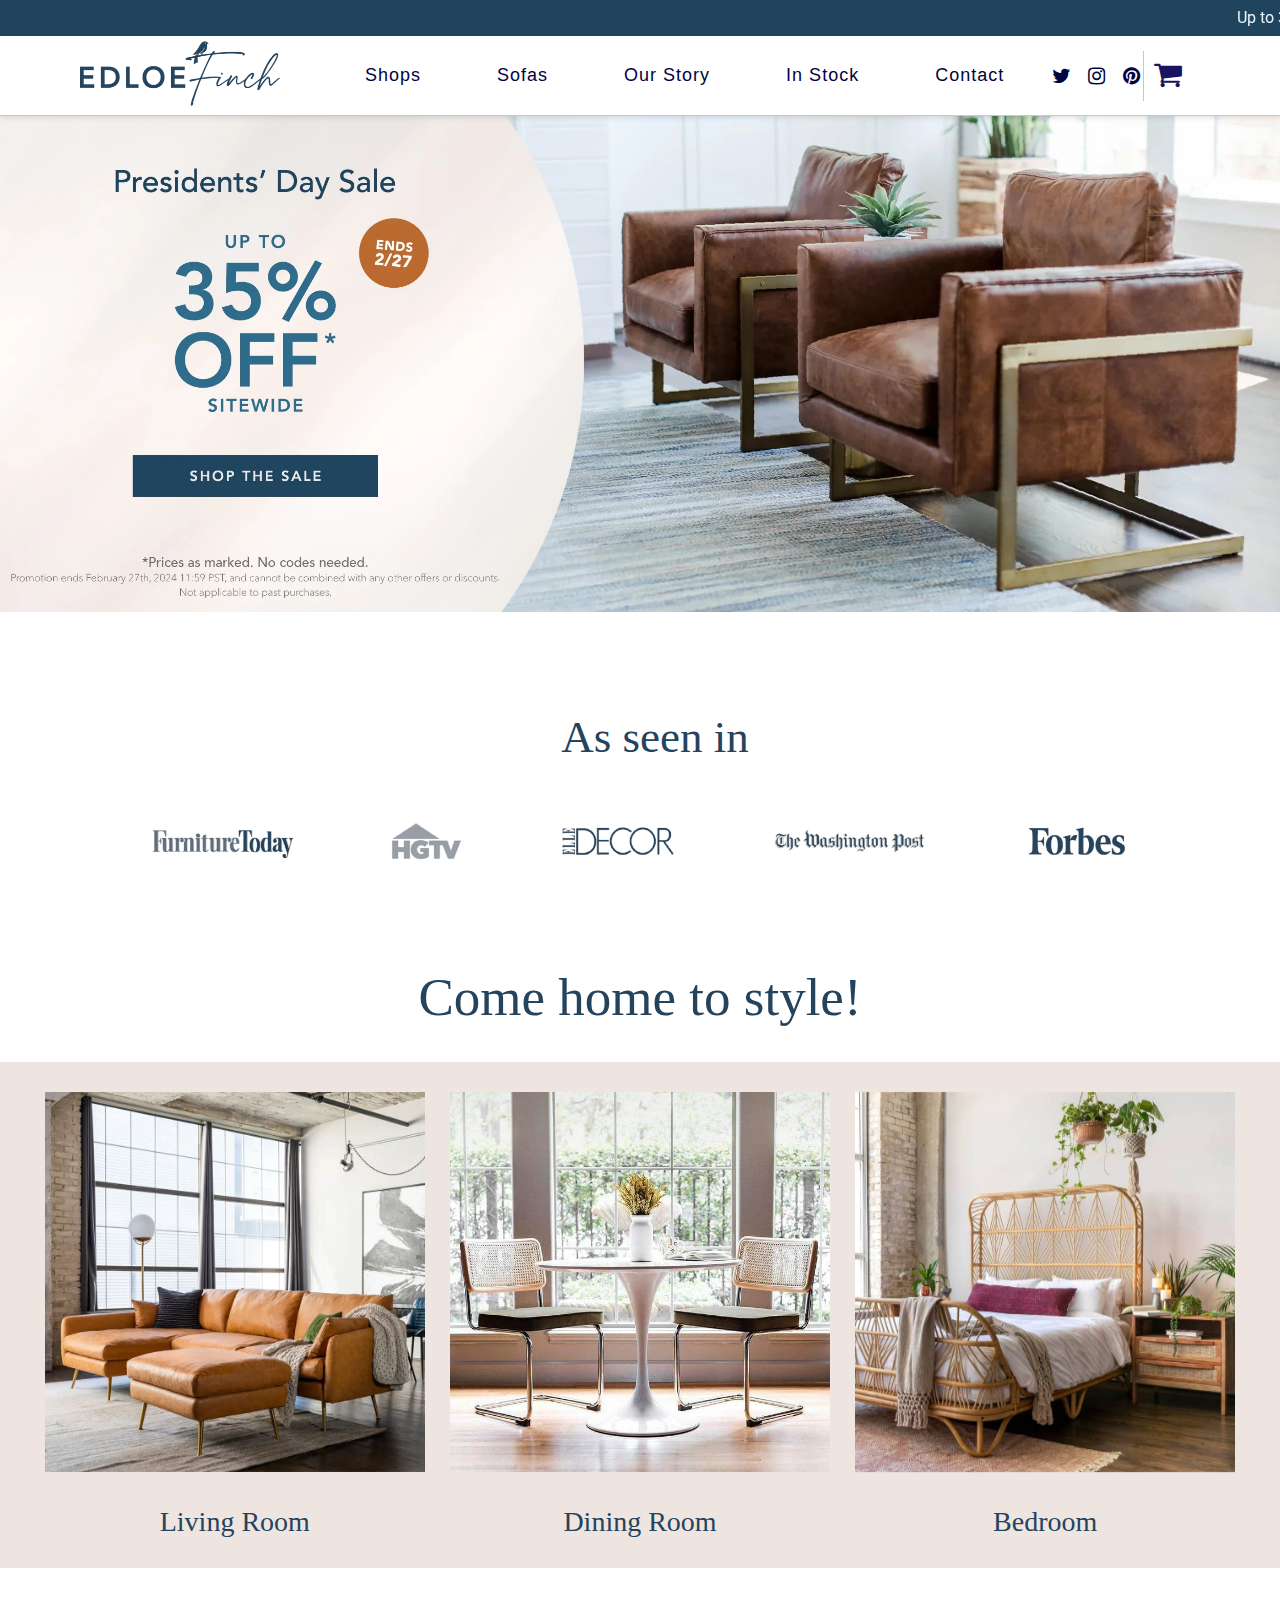
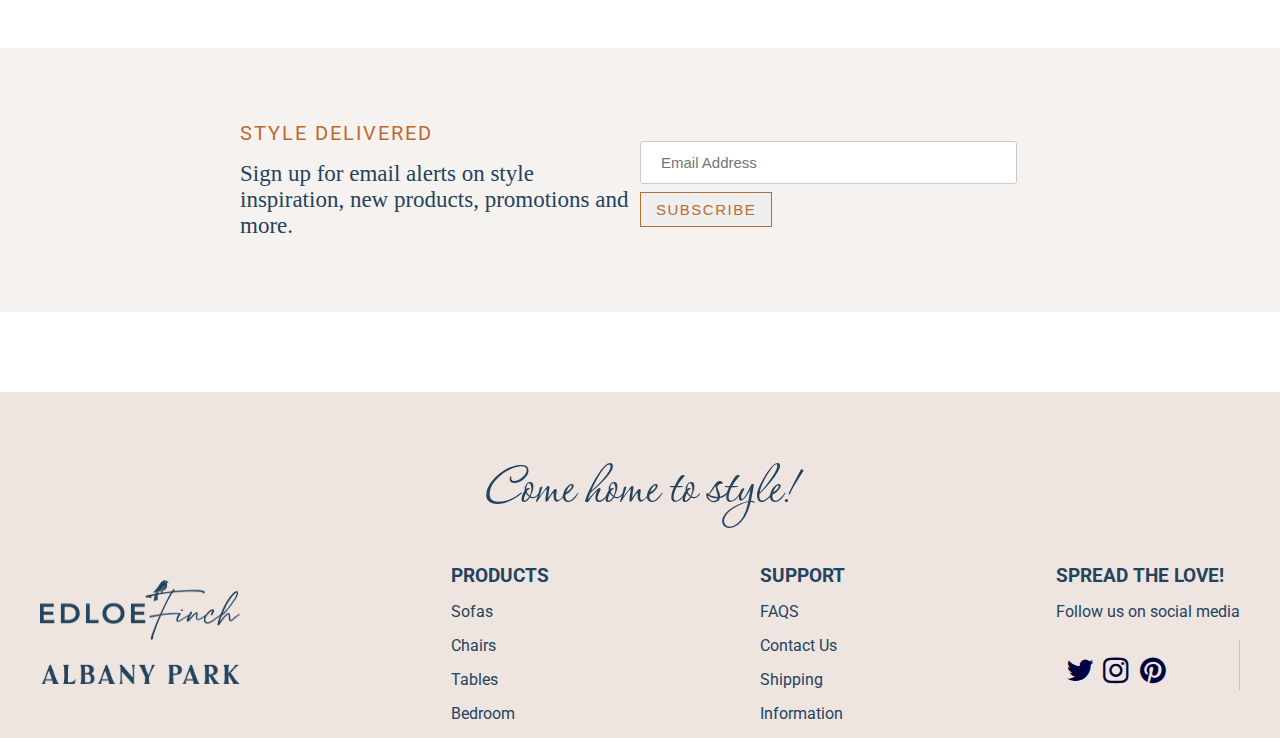
==== ecommerce/html/index.html @ 106468bc "Add files via upload" ====
<!DOCTYPE html>
<html lang="en">
<head>
    <meta charset="UTF-8">
    <meta name="viewport" content="width=device-width, initial-scale=1.0">
    <title>Edole Finch</title>
    <link rel="stylesheet" href="../css/index.css">
    <link rel="stylesheet" href="https://cdnjs.cloudflare.com/ajax/libs/font-awesome/4.7.0/css/font-awesome.min.css">
    <link rel="stylesheet" href="https://cdnjs.cloudflare.com/ajax/libs/font-awesome/4.7.0/css/font-awesome.min.css">
</head>
<body>
    <div class="ecommerce">
        <div class="main_header">
            <header>
                <div class="header_bar">
                    <marquee direction="left" class="scrolling-text">
                        Up to 35% off Sitewide | Ends 2/27 | Sale upto 20% grab your discount coupons >>
                    </marquee>
                </div>
                <nav>
                    <div class="logo">
                      <img src="../assets/logoelo.png" width="200" height="65" alt="logo">
                    </div>
                    <div class="menu-list">
                            <ul>
                                <li>Shops</li>                
                                <li>Sofas</li>                
                                <li>Our Story</li>                
                                <li>In Stock</li>
                                <li class="contact">
                                <a href="contact.html">Contact</a>
                                </li>   
                            </ul>
                    </div>
                    <div class="social-icons">
                        <a href="#" class="fa fa-twitter"></a>
                        <a href="#" class="fa fa-instagram"></a>
                        <a href="#" class="fa fa-pinterest"></a>
                    </div>
                    <i class="fa fa-shopping-cart"></i>
                </nav>
            </header>
        </div>
            <!-- home page-->     
              <section class="home-banner" style="margin-top: 110px;">
                <img src="../assets/banner1.webp" alt="banner1" width="100%" height="auto" class="homebanner">
              </section>
            <!--as seen in-->
            <section class="asseein">
                <div class="seen_icons">
                    <h2 class="seen-heading">As seen in</h2>
                </div>
                <div class="icons_list">
                    <ul>
                        <li><img src="../assets/furniture.webp" width="150px" height="70px"></li>
                        <li><img src="../assets/hgtv.webp" width="80px" height="70px"></li>
                        <li><img src="../assets/decor.webp" width="120px" height="70px"></li>
                        <li><img src="../assets/wastpost.webp" width="165px" height="70px"></li>
                        <li><img src="../assets/forbes.webp" width="110px" height="70px"></li>
                    </ul>
                </div>
            </section>
              <!-- collection-->
            <section class="collection">
                    <h2 class="collection-heading">Come home to style!</h2>
                <div class="collection-container">
                            <div class="coll">
                                <div class="coll-img">
                                    <img src="../assets/collection1.webp" width="380px" height="380px" alt="Living" >
                                    <div class="middle">
                                        <div class="shop1">SHOP NOW</div>
                                    </div>
                                </div>
                                   <center><h3 class="text">Living Room</h3></center>
                            </div>
                            <div class="coll">
                                <div class="coll-img">
                                    <img src="../assets/collection2.jpg" width="380px" height="380px" alt="Dining" class="coll-img2">
                                    <div class="middle">
                                        <div class="shop1">SHOP NOW</div>
                                    </div>
                                </div>
                                  <center><h3 class="text">Dining Room</h3></center>
                            </div>
                            <div class="coll">
                                <div class="coll-img">
                                    <img src="../assets/collection3.jpg" width="380px" height="380px" alt="Bedroom" class="coll-img3">
                                    <div class="middle">
                                        <div class="shop1">SHOP NOW</div>
                                    </div>
                                </div>
                                    <center><h3 class="text">Bedroom</h3></center>
                            </div>    
                </div>
            </section>
            <!-- email-->
            <section class="subscribe_wrapper">
                <div class="subscribe">
                    <div class="row">
                        <div class="subscribe_text">
                            <label>Style delivered</label><br>
                            <h2>Sign up for email alerts on style inspiration, new products, promotions and more.</h2>
                        </div>
                        <div class="email">
                            <input type="email" placeholder="Email Address">
                            <input type="button" value="SUBSCRIBE" class="sub_btn">
                        </div>
                    </div>
                </div>
            </section>
        </div>
        <!---footer-->
        <footer>
            <div class="footer-container">
                <h2 class="footer_header">Come home to style!</h2>
                <div class="footer_info">
                    <div class="footer_logo">
                        <ul>
                            <li><img src="../assets/logoelo.png" width="200px" height="60"></li>
                            <li><img src="../assets/Albany-Park-logo.png" width="200px" height="30"></li>
                        </ul>
                    </div>
                    <div class="products">
                        <h3 class="footer_rte">PRODUCTS</h3>
                        <ul>
                            <li>Sofas</li>
                            <li>Chairs</li>
                            <li>Tables</li>
                            <li>Bedroom</li>
                        </ul>
                    </div>
                    <div class="support">
                        <h3 class="footer_rte">SUPPORT</h3>
                        <ul>
                            <li>FAQS</li>
                            <li>Contact Us</li>
                            <li>Shipping</li>
                            <li>Information</li>
                        </ul>
                    </div>
                    <div class="spread">
                        <h3 class="footer_rte">SPREAD THE LOVE!</h3>
                        <p>Follow us on social media</p>
                        <br>
                        <div class="social-icons">
                            <a href="#" class="fa fa-twitter"></a>
                            <a href="#" class="fa fa-instagram"></a>
                            <a href="#" class="fa fa-pinterest"></a>
                        </div>
                    </div>
                </div>
            </div>
        </footer>
    </div>
</body>
</html>
---- ecommerce/css/index.css ----
@import url('https://fonts.googleapis.com/css2?family=Montserrat:ital,wght@0,100..900;1,100..900&family=Roboto:ital,wght@0,100;0,300;0,400;0,500;0,700;0,900;1,100;1,300;1,400;1,500;1,700;1,900&family=Tajawal:wght@200;300;400;500;700;800;900&display=swap');
@import url('https://fonts.googleapis.com/css2?family=Corinthia:wght@400;700&display=swap');
*{
  /* font-family: 'Sabon LT Pro',"Roboto", sans-serif ; */
  padding: 0;
  margin: 0;
}
body {
    margin: 0;
    font-family: "Roboto", sans-serif !important;
  }
header {
    padding: 0;
    text-align: center;
    position: sticky;
    top: 0;
    z-index: 100;
  }

.header_bar{
    animation: blinker 1.5s linear infinite;
    padding: 10px;
    text-align: center;
    background: #20445d;
    color: aliceblue;
    line-height: 1;
    width: 100vw;
  }
  
.scrolling-text {
    white-space: nowrap;
    overflow: hidden;
    animation: scroll 70s;
    display: flex;
    justify-content: flex-start;
  }

@keyframes scroll {
0% {
  transform: translateX(100%);
}
100% {
  transform: translateX(-100%);
}
}
.main_header {
  position: fixed;
  width: 100%;
  top: 0;
  background-color: #fff; /* Adjust the background color as needed */
  z-index: 1000; /* Ensure the header is above other elements */
  box-shadow: 0 2px 5px rgba(0, 0, 0, 0.1); /* Optional: Add a subtle shadow */
}
nav{
    background-color: #ffffff;
    color: rgb(3, 2, 65);
    display: flex;
    align-items: center;
    padding: 5px 5rem;
    font-family: 'Protest Riotte', sans-serif;
    border-bottom: 1px solid #d1c5c5;
}
.menu-list li{
    list-style-type: none;
    margin: 0 38px;
}   
.menu-list ul{
  font-size: 18px;
  letter-spacing: 1px;
  display: flex;
  margin-left: 47px;
}
.menu-list li,a{
  text-decoration: none;
  color:  rgb(3, 2, 65);
}
.menu-list a:hover{
  text-decoration: none;
  color: brown;
  transform: scale(1);
}
.fa {
  padding: 10px;
  font-size: 35px;
  width: 10px;
  text-align: center;
  text-decoration: none;
  margin: 5px 0px;
  height:10px;
}
.fa-twitter, .fa-instagram, .fa-pinterest{
  color: rgb(3, 2, 65);
}
.social-icons {
  border-right: 1px solid #cbc5c5;
  font-size: 20px;
  height: 50px;
}
i.fa-shopping-cart{
  font-size: 30px;
  color: rgb(25, 19, 97);
  position: relative;
  bottom: 12px;
}
/******collection*****/
/* .collection{
  padding: 80px 15px 0px 15px;
} */
h2.collection-heading {
  text-align: center;
  margin: 35px 0px;
  color: #24435d;
  font-family: 'Sabon LT Pro';
  font-size: 53px;
  font-weight: 500;
}
.collection-container{
  display: flex;
  justify-content: space-between;
  padding: 30px 2.8rem;
  background-color: #eee5e1;
  font-family: 'Sabon LT Pro'
}
.coll .text{
  text-align: center;
  color: #24435d;
  font-family: 'Sabon LT Pro';
  font-size: 28px;
  margin-top: 30px;
  font-weight: 400;
}
.coll-img {
  opacity: 1;
  display: block;
  transition: opacity 0.5s ease, transform 0.5s ease;
  backface-visibility: hidden;
  position: relative;
}

.middle {
  transition: opacity 0.5s ease, transform 0.5s ease;
  opacity: 0;
  position: absolute;
  top: 50%;
  left: 50%;
  transform: translate(-50%, -50%) scale(1) translateZ(0); /* Add translateZ(0) to promote layer */
  text-align: center;
  z-index: 2;
}
.coll:hover .coll-img {
  opacity: 0.8;
  transform: scale(1.1);
}
.coll:hover .middle{
  opacity: 1;
  transform: translate(-50%, -50%) scale(1.1) translateZ(0); /* Add translateZ(0) to promote layer */
}
.shop1 {
  background-color: #072b42;
  color: white;
  font-size: 16px;
  padding: 16px 32px;
  opacity: 1;
  border-radius: 5px;
  cursor: pointer;
}
.shop1:hover{
  border: 2px solid #072b42;;
  background: #ffffff;
  color: #072b42;
  font-weight: bold;
  cursor: pointer;
}
/***As seen in**/
.asseein{
  padding: 50px 0px;
}
.seen_icons{
  width: 100%;
  padding-right: 15px;
  padding-left: 15px;
}
.seen-heading{
  display: flex;
  justify-content: center;
  text-align: center;
  margin: 45px 0px;
  color: #24435d;
  font-family: 'Sabon LT Pro';
  font-size: 45px;
  font-weight: 500;
}
.icons_list li{
  list-style-type: none;
  margin: 0px 45px;
}
.icons_list ul{
  display: flex;
  list-style-type: none;
  justify-content: center;
}
/***email***/
.subscribe{
  background-color: #f6f2f0;
  padding: 70px 0px;
  margin: 5rem 0;
}
.row{
  display: flex;
  align-items: center;
  margin: 3px 15rem;
}
.subscribe_wrapper label {
  letter-spacing: 2px;
  text-transform: uppercase;
  color: #bc6a30;
  font-family: 'Roboto';
  font-size: 20px;
}
.subscribe_wrapper h2{
  font-family: 'Sabon LT Pro';
  font-size: 23px;
  color: #24435d;
  padding-top: 16px;
  font-weight: 100;
}
.subscribe_text {
  position: relative;
  width: 50%;
}
input[type=email]{
  width: 100%;
  padding: 12px 20px;
  margin: 8px 0;
  display: inline-block;
  border: 1px solid #ccc;
  box-sizing: border-box;
  border-radius: 3px;
  font-size: 15px;
}
.sub_btn{
  border: 1px solid #bc6a30;
  letter-spacing: 1.5px;
  color: #bc6a30;
  font-size: 15px;
  text-transform: capitalize !important;
  padding: 8px 15px;
  text-align: center;
}
.sub_btn:hover{
  color: white;
  background-color: #bc6a30;
}
/***footer***/
footer{
  background-color: #eee5e1;
  padding: 60px 0px 15px 0px;
}
footer h2 {
  text-align: center;
  font-family: "Corinthia", cursive;
  color: #24435d;
  margin-bottom: 35px;
  font-size: 65px;
  font-weight: 400;
}
.footer-container{
  padding: 0px 40px !important;
}
.footer-container ul{
  list-style: none;
}
.footer-container li{
  padding-top: 15px;
  color: #24435d;
}
.footer_info{
  display: flex;
  justify-content: space-between;
}
.footer-container h3{
  color: #24435d;
}
.spread h3,p{
  color: #24435d;
}
.footer_info .social-icons{
  font-size: 30px;
}
.spread p{
  padding-top: 15px;
}
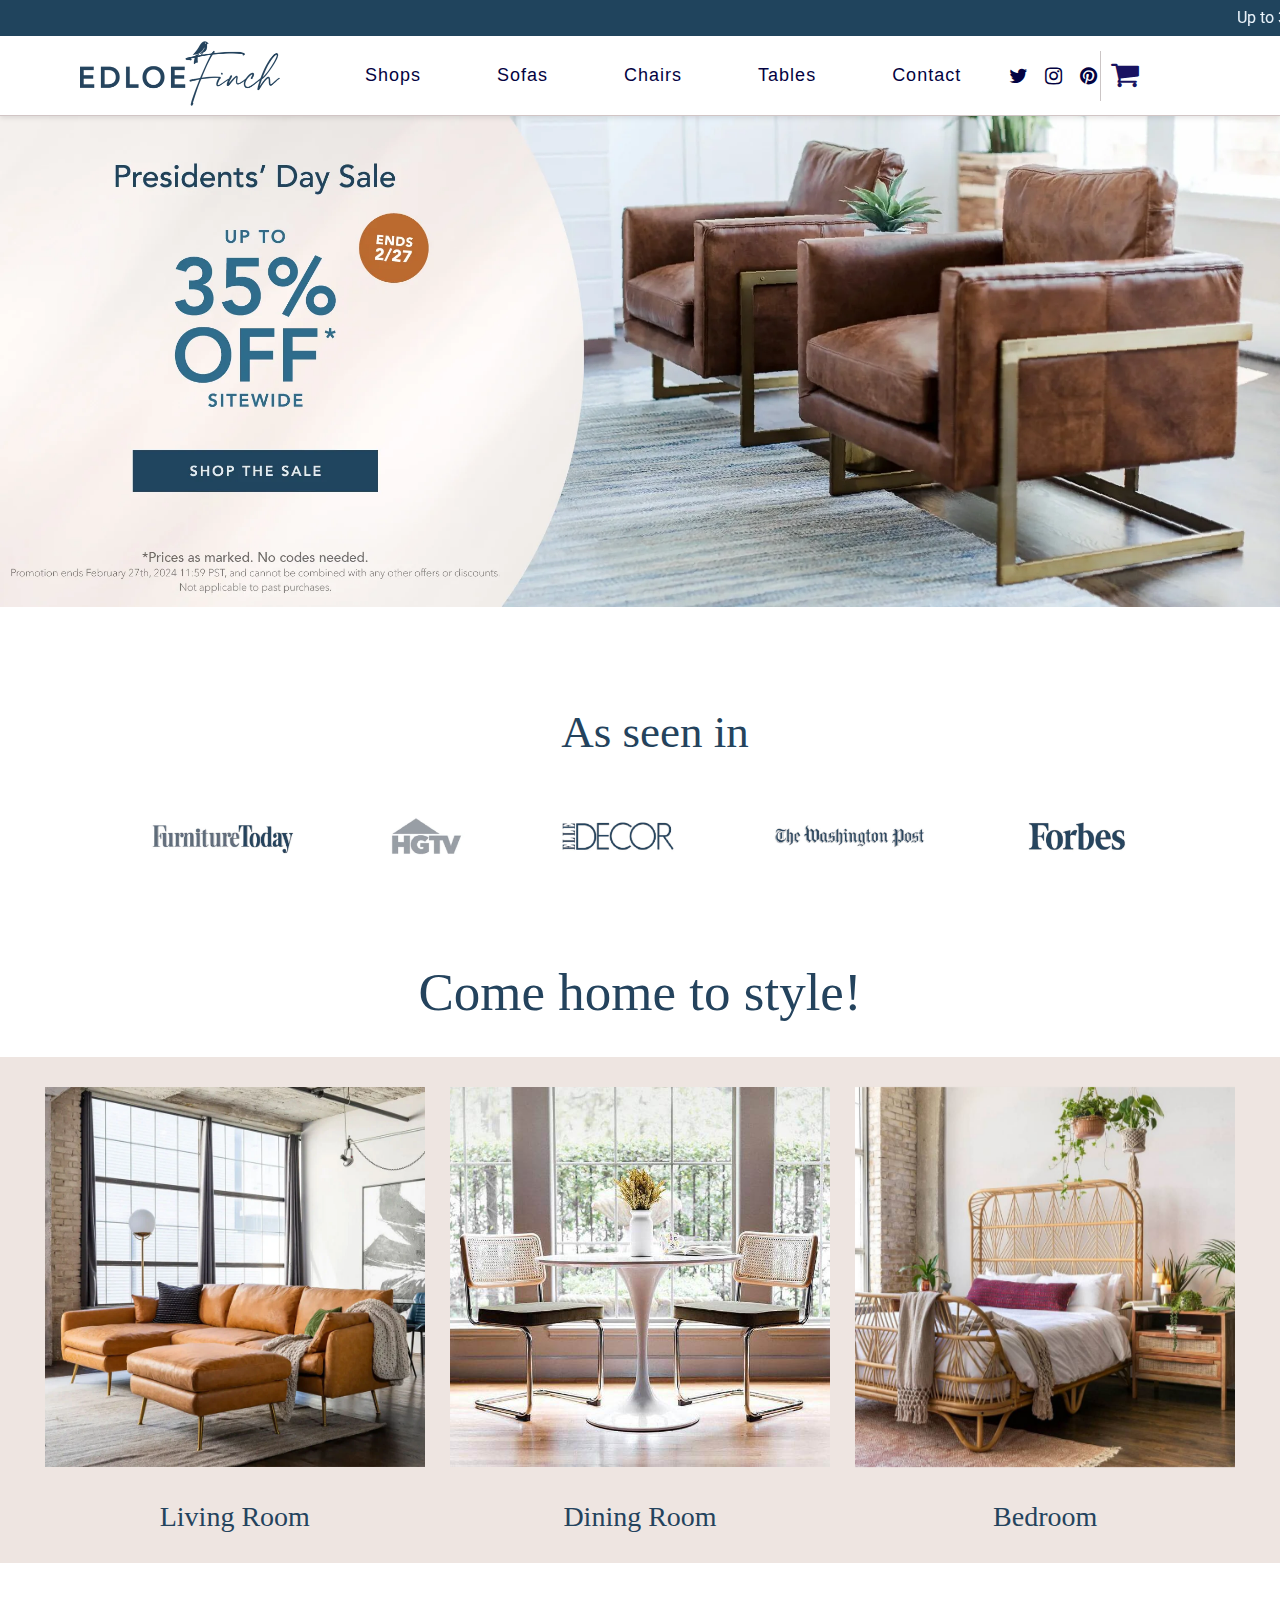
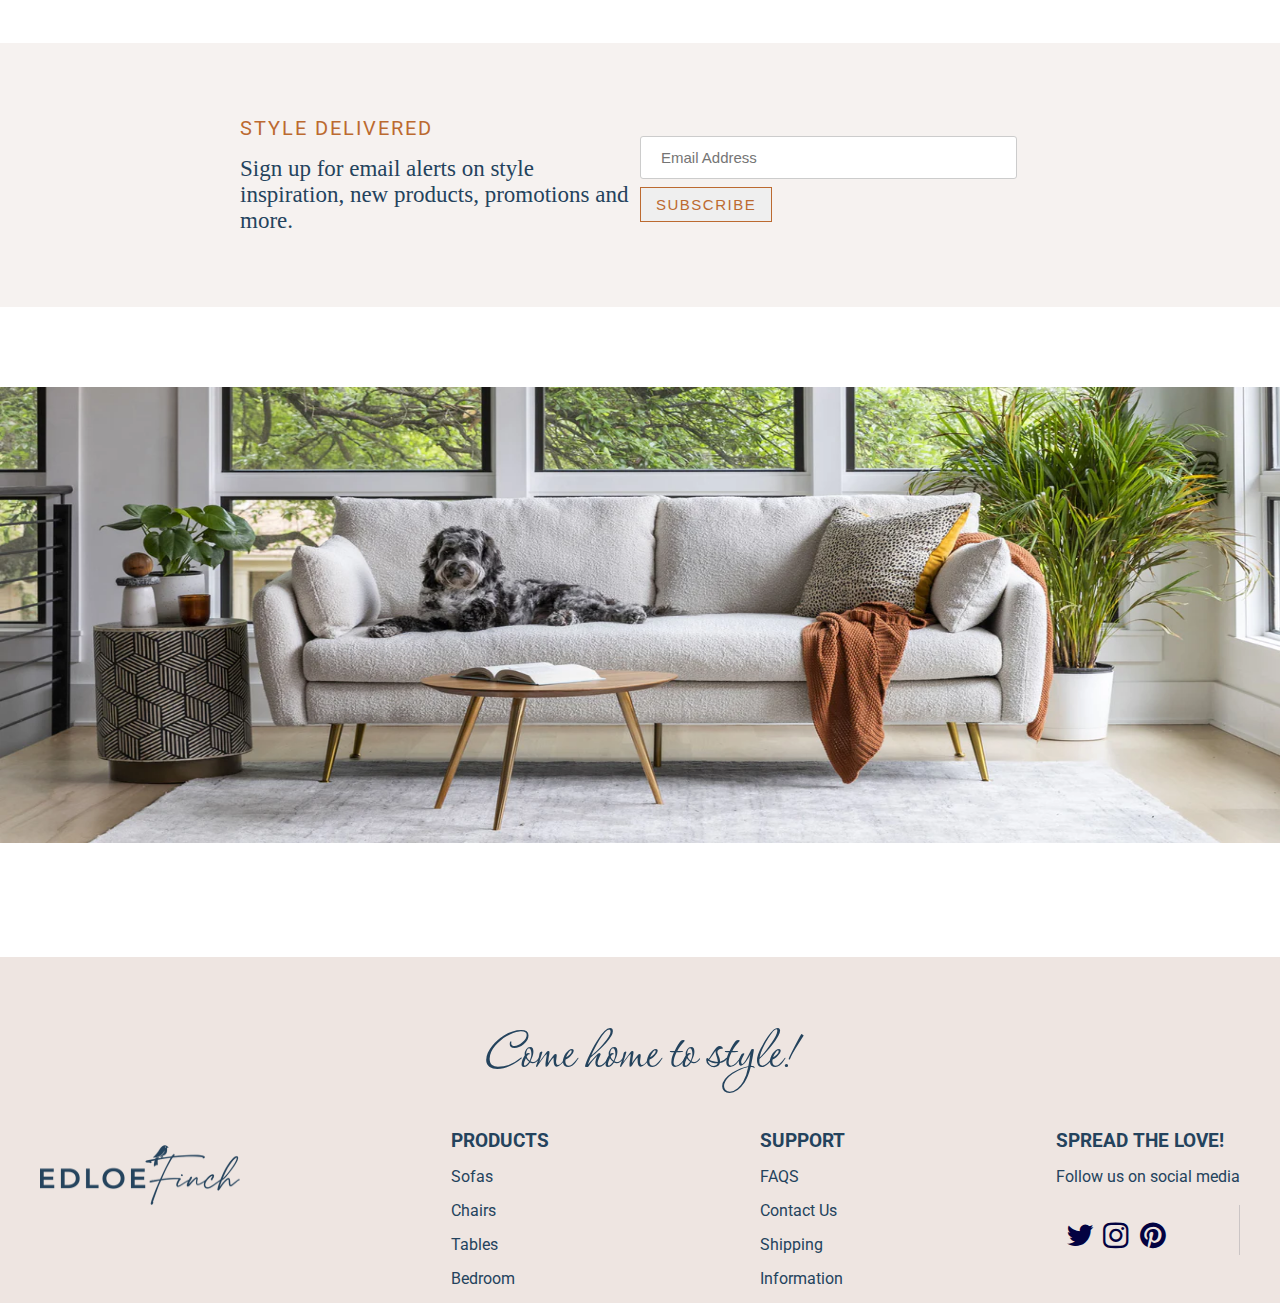
==== commit 553fc741: "Add files via upload" ====
--- a/ecommerce/html/index.html
+++ b/ecommerce/html/index.html
@@ -4,6 +4,7 @@
     <meta charset="UTF-8">
     <meta name="viewport" content="width=device-width, initial-scale=1.0">
     <title>Edole Finch</title>
+    <link rel="icon" href="../assets/facioned.png" type="image/x-icon">
     <link rel="stylesheet" href="../css/index.css">
     <link rel="stylesheet" href="https://cdnjs.cloudflare.com/ajax/libs/font-awesome/4.7.0/css/font-awesome.min.css">
     <link rel="stylesheet" href="https://cdnjs.cloudflare.com/ajax/libs/font-awesome/4.7.0/css/font-awesome.min.css">
@@ -19,15 +20,18 @@
                 </div>
                 <nav>
                     <div class="logo">
+                      <a href="http://127.0.0.1:5500/html/index.html">
                       <img src="../assets/logoelo.png" width="200" height="65" alt="logo">
+                      </a>
                     </div>
                     <div class="menu-list">
                             <ul>
                                 <li>Shops</li>                
-                                <li>Sofas</li>                
-                                <li>Our Story</li>                
-                                <li>In Stock</li>
-                                <li class="contact">
+                                <li>
+                                <a href="sofa.html">Sofas</a></li>                
+                                <li>Chairs</li>                
+                                <li>Tables</li>
+                                <li>
                                 <a href="contact.html">Contact</a>
                                 </li>   
                             </ul>
@@ -42,7 +46,7 @@
             </header>
         </div>
             <!-- home page-->     
-              <section class="home-banner" style="margin-top: 110px;">
+              <section class="home-banner" style="margin-top: 105px;">
                 <img src="../assets/banner1.webp" alt="banner1" width="100%" height="auto" class="homebanner">
               </section>
             <!--as seen in-->
@@ -109,6 +113,18 @@
                 </div>
             </section>
         </div>
+        <!---carousel-->
+        <div class="carousel-container">
+            <div class="carousel-content">
+              <div class="carousel-item">
+                <img src="../assets/carousel1.webp" alt="Image 1" width="100%" height="80%">
+              </div>
+              <div class="carousel-item">
+                <img src="../assets/carousel2.webp" alt="Image 2" width="100%" height="80%">
+              </div>
+            </div>
+        </div>
+          
         <!---footer-->
         <footer>
             <div class="footer-container">
@@ -117,7 +133,6 @@
                     <div class="footer_logo">
                         <ul>
                             <li><img src="../assets/logoelo.png" width="200px" height="60"></li>
-                            <li><img src="../assets/Albany-Park-logo.png" width="200px" height="30"></li>
                         </ul>
                     </div>
                     <div class="products">
--- a/ecommerce/css/index.css
+++ b/ecommerce/css/index.css
@@ -8,6 +8,7 @@
 body {
     margin: 0;
     font-family: "Roboto", sans-serif !important;
+    overflow-x: hidden;
   }
 header {
     padding: 0;
@@ -18,31 +19,21 @@
   }
 
 .header_bar{
-    animation: blinker 1.5s linear infinite;
     padding: 10px;
     text-align: center;
     background: #20445d;
     color: aliceblue;
     line-height: 1;
-    width: 100vw;
+    width: 100%;
   }
   
 .scrolling-text {
     white-space: nowrap;
     overflow: hidden;
-    animation: scroll 70s;
+    animation-duration: 500s;
     display: flex;
     justify-content: flex-start;
   }
-
-@keyframes scroll {
-0% {
-  transform: translateX(100%);
-}
-100% {
-  transform: translateX(-100%);
-}
-}
 .main_header {
   position: fixed;
   width: 100%;
@@ -102,6 +93,7 @@
   position: relative;
   bottom: 12px;
 }
+
 /******collection*****/
 /* .collection{
   padding: 80px 15px 0px 15px;
@@ -289,4 +281,178 @@
 }
 .spread p{
   padding-top: 15px;
-}+}
+/***carousel***/
+.carousel-container {
+    width: 100%;
+    overflow: hidden;
+}
+.carousel-content {
+    display: flex;
+    animation: auto-slide 10s linear infinite;
+}
+.carousel-item {
+    min-width: 100%;
+}
+  @keyframes auto-slide
+   {
+    0% {
+      transform: translateX(0);
+    }
+    25% {
+      transform: translateX(0);
+    }
+    50% {
+      transform: translateX(-100%);
+    }
+    75% {
+      transform: translateX(-100%);
+    }
+    100% {
+      transform: translateX(0);
+    }
+  }
+
+/****** MEDIA QUERRIES ********/
+@media (max-width: 500px ) {
+.header_bar{
+    padding: 6px;
+    font-size: small;
+}
+.home-banner{
+    margin-top: 2rem;
+}
+.logo{
+    margin: 0px 5rem;
+}
+.menu-list, .social-icons, .fa.fa-shopping-cart{
+    display: none;
+}
+.asseein {
+    padding: 20px 0px;
+}
+.seen-heading{
+    font-size: 40px;
+    margin: 30px 0px;
+}
+.icons_list ul{
+    display: grid;
+    grid-template-columns: repeat(2, 1fr);
+    grid-template-rows: repeat(3, auto); /* You can adjust the row height as needed */
+    gap: 20px;
+}
+h2.collection-heading{
+    font-size: 40px;
+}
+.collection-container{
+    display: block;
+    padding: 30px 3.8rem !important;
+}
+.coll .text{
+    margin-bottom: 30px;
+}
+.subscribe{
+    padding: 28px 42px;
+    margin: 5rem 0;
+}
+.row {
+    display: flex !important;
+    align-items: center;
+    margin: 3px -5px !important;
+}
+.email {
+    width: 50%;
+}
+.subscribe_wrapper h2{
+    font-size: 16px;
+}
+.footer_info{
+    display: block;
+    text-align: center;
+}
+.products,.footer_logo,.support,.spread{
+    margin-top: 17px;
+}
+.footer-container ul {
+    list-style: none;
+    display: inline-flex;
+}
+.footer-container li{
+    margin: 0px 10px;
+}
+}
+/*******/
+@media (min-width: 500px) and (max-width: 768px){
+ .social-icons{
+    display: none;
+ }
+ img.homebanner {
+    min-width: 1180px;
+}
+.seen_icons{
+    position: relative;
+    left: 10rem;
+    font-size: 55px;
+}
+.icons_list ul {
+    flex-direction: row;
+    display: inline-flex;
+}
+.collection-container{
+    min-width: fit-content;
+    padding: 30px 0.8rem;
+}
+.coll {
+    margin: 0px 4px;
+}
+section.subscribe_wrapper {
+    width: 150%;
+}
+.carousel-container {
+    width: 150%;
+}
+footer{
+    width: 150%;
+}
+}
+
+/*******/
+@media (min-width: 769px) and (max-width: 900px){
+  .social-icons{
+    display: none;
+ }
+.home-banner img{
+    width: 130%;
+}
+.asseein{
+    width: 130%;
+}
+section.subscribe_wrapper {
+    width: 130%;
+}
+section.collection {
+    width: 130%;
+}
+.collection-container{
+    padding: 30px 0.5rem;
+}
+.carousel-container{
+    width: 130%;
+}
+}
+
+
+/****** MEDIA QUERRIES 
+@media (max-width: 500px ) {
+img.homebanner {
+    min-width: 237%;
+}
+.social-icons{
+    display: none;
+}
+.asseein{
+    display: flex;
+    flex-direction: column;
+}
+}********/
+
